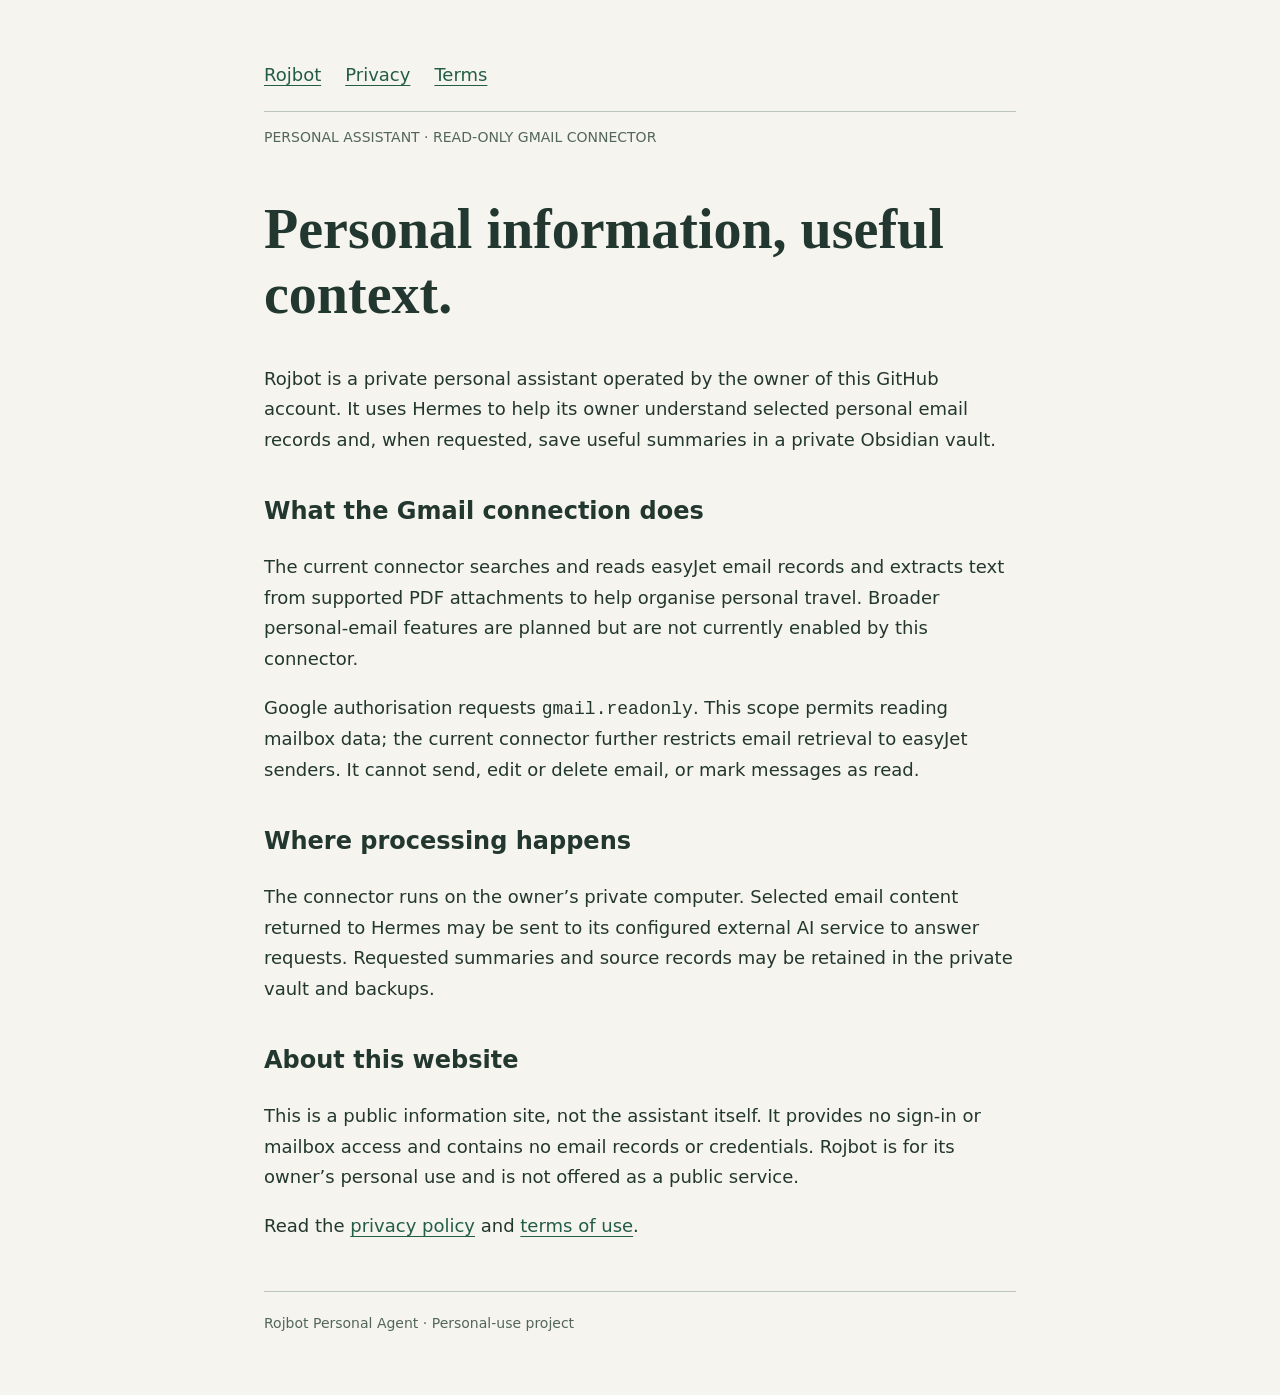
==== index.html @ 6235ceee "Add Rojbot personal app information and privacy pages" ====
<!doctype html>
<html lang="en"><head><meta charset="utf-8"><meta name="viewport" content="width=device-width,initial-scale=1"><meta name="description" content="Rojbot personal assistant: Gmail connector information and privacy practices."><title>Rojbot Personal Agent · Rojbot</title><link rel="stylesheet" href="style.css"></head><body><main><nav aria-label="Main navigation"><a href="index.html">Rojbot</a><a href="privacy.html">Privacy</a><a href="terms.html">Terms</a></nav><p class="label">PERSONAL ASSISTANT · READ-ONLY GMAIL CONNECTOR</p><h1>Personal information, useful context.</h1><p>Rojbot is a private personal assistant operated by the owner of this GitHub account. It uses Hermes to help its owner understand selected personal email records and, when requested, save useful summaries in a private Obsidian vault.</p><h2>What the Gmail connection does</h2><p>The current connector searches and reads easyJet email records and extracts text from supported PDF attachments to help organise personal travel. Broader personal-email features are planned but are not currently enabled by this connector.</p><p>Google authorisation requests <code>gmail.readonly</code>. This scope permits reading mailbox data; the current connector further restricts email retrieval to easyJet senders. It cannot send, edit or delete email, or mark messages as read.</p><h2>Where processing happens</h2><p>The connector runs on the owner’s private computer. Selected email content returned to Hermes may be sent to its configured external AI service to answer requests. Requested summaries and source records may be retained in the private vault and backups.</p><h2>About this website</h2><p>This is a public information site, not the assistant itself. It provides no sign-in or mailbox access and contains no email records or credentials. Rojbot is for its owner’s personal use and is not offered as a public service.</p><p>Read the <a href="privacy.html">privacy policy</a> and <a href="terms.html">terms of use</a>.</p><footer>Rojbot Personal Agent · Personal-use project</footer></main></body></html>
---- style.css ----
*{box-sizing:border-box}body{margin:0;background:#f6f4ee;color:#22372f;font:18px/1.7 system-ui,sans-serif}main{max-width:800px;margin:auto;padding:60px 24px}nav{display:flex;gap:24px;flex-wrap:wrap;border-bottom:1px solid #bac5bc;padding-bottom:20px}a{color:#235d49;text-underline-offset:4px}h1{font:600 clamp(36px,7vw,56px)/1.15 Georgia,serif;margin-top:48px}h2{font-size:24px;margin-top:36px}.label,footer{font-size:14px;color:#52665b}footer{margin-top:50px;border-top:1px solid #bac5bc;padding-top:20px}
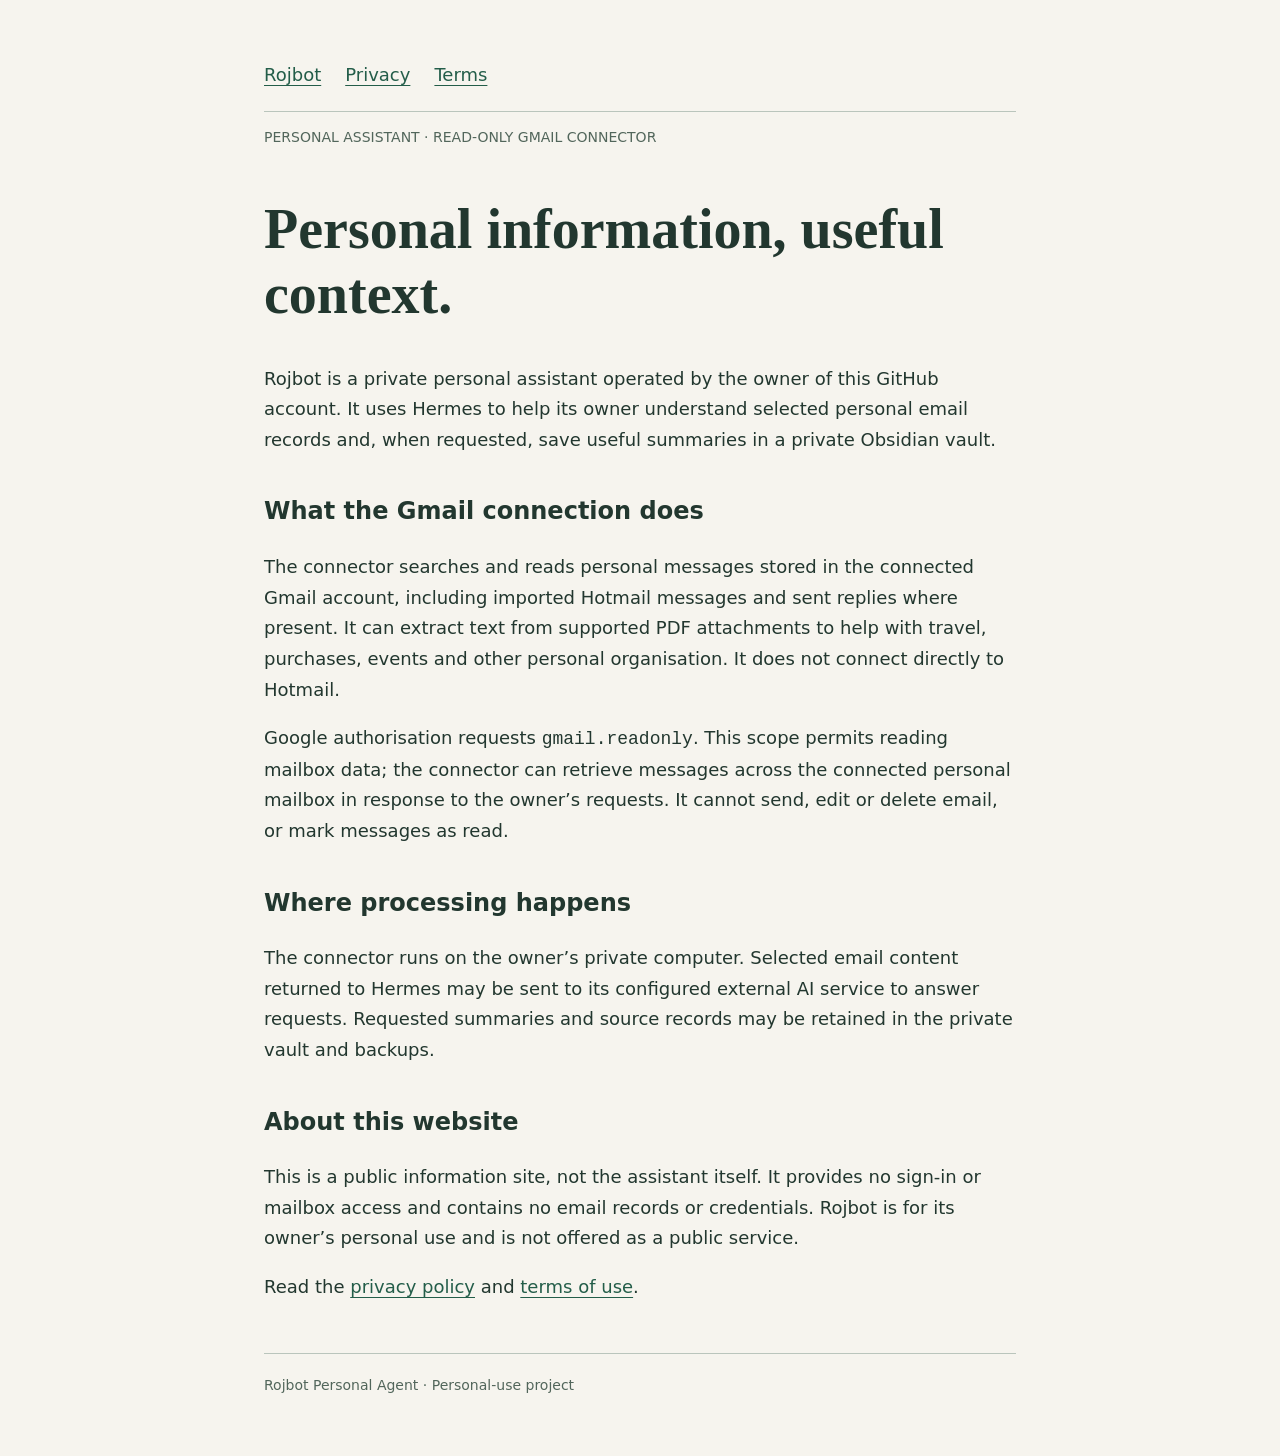
==== commit 57ed93e9: "Describe expanded read-only personal Gmail access" ====
--- a/index.html
+++ b/index.html
@@ -1,2 +1,2 @@
 <!doctype html>
-<html lang="en"><head><meta charset="utf-8"><meta name="viewport" content="width=device-width,initial-scale=1"><meta name="description" content="Rojbot personal assistant: Gmail connector information and privacy practices."><title>Rojbot Personal Agent · Rojbot</title><link rel="stylesheet" href="style.css"></head><body><main><nav aria-label="Main navigation"><a href="index.html">Rojbot</a><a href="privacy.html">Privacy</a><a href="terms.html">Terms</a></nav><p class="label">PERSONAL ASSISTANT · READ-ONLY GMAIL CONNECTOR</p><h1>Personal information, useful context.</h1><p>Rojbot is a private personal assistant operated by the owner of this GitHub account. It uses Hermes to help its owner understand selected personal email records and, when requested, save useful summaries in a private Obsidian vault.</p><h2>What the Gmail connection does</h2><p>The current connector searches and reads easyJet email records and extracts text from supported PDF attachments to help organise personal travel. Broader personal-email features are planned but are not currently enabled by this connector.</p><p>Google authorisation requests <code>gmail.readonly</code>. This scope permits reading mailbox data; the current connector further restricts email retrieval to easyJet senders. It cannot send, edit or delete email, or mark messages as read.</p><h2>Where processing happens</h2><p>The connector runs on the owner’s private computer. Selected email content returned to Hermes may be sent to its configured external AI service to answer requests. Requested summaries and source records may be retained in the private vault and backups.</p><h2>About this website</h2><p>This is a public information site, not the assistant itself. It provides no sign-in or mailbox access and contains no email records or credentials. Rojbot is for its owner’s personal use and is not offered as a public service.</p><p>Read the <a href="privacy.html">privacy policy</a> and <a href="terms.html">terms of use</a>.</p><footer>Rojbot Personal Agent · Personal-use project</footer></main></body></html>
+<html lang="en"><head><meta charset="utf-8"><meta name="viewport" content="width=device-width,initial-scale=1"><meta name="description" content="Rojbot personal assistant: Gmail connector information and privacy practices."><title>Rojbot Personal Agent · Rojbot</title><link rel="stylesheet" href="style.css"></head><body><main><nav aria-label="Main navigation"><a href="index.html">Rojbot</a><a href="privacy.html">Privacy</a><a href="terms.html">Terms</a></nav><p class="label">PERSONAL ASSISTANT · READ-ONLY GMAIL CONNECTOR</p><h1>Personal information, useful context.</h1><p>Rojbot is a private personal assistant operated by the owner of this GitHub account. It uses Hermes to help its owner understand selected personal email records and, when requested, save useful summaries in a private Obsidian vault.</p><h2>What the Gmail connection does</h2><p>The connector searches and reads personal messages stored in the connected Gmail account, including imported Hotmail messages and sent replies where present. It can extract text from supported PDF attachments to help with travel, purchases, events and other personal organisation. It does not connect directly to Hotmail.</p><p>Google authorisation requests <code>gmail.readonly</code>. This scope permits reading mailbox data; the connector can retrieve messages across the connected personal mailbox in response to the owner’s requests. It cannot send, edit or delete email, or mark messages as read.</p><h2>Where processing happens</h2><p>The connector runs on the owner’s private computer. Selected email content returned to Hermes may be sent to its configured external AI service to answer requests. Requested summaries and source records may be retained in the private vault and backups.</p><h2>About this website</h2><p>This is a public information site, not the assistant itself. It provides no sign-in or mailbox access and contains no email records or credentials. Rojbot is for its owner’s personal use and is not offered as a public service.</p><p>Read the <a href="privacy.html">privacy policy</a> and <a href="terms.html">terms of use</a>.</p><footer>Rojbot Personal Agent · Personal-use project</footer></main></body></html>
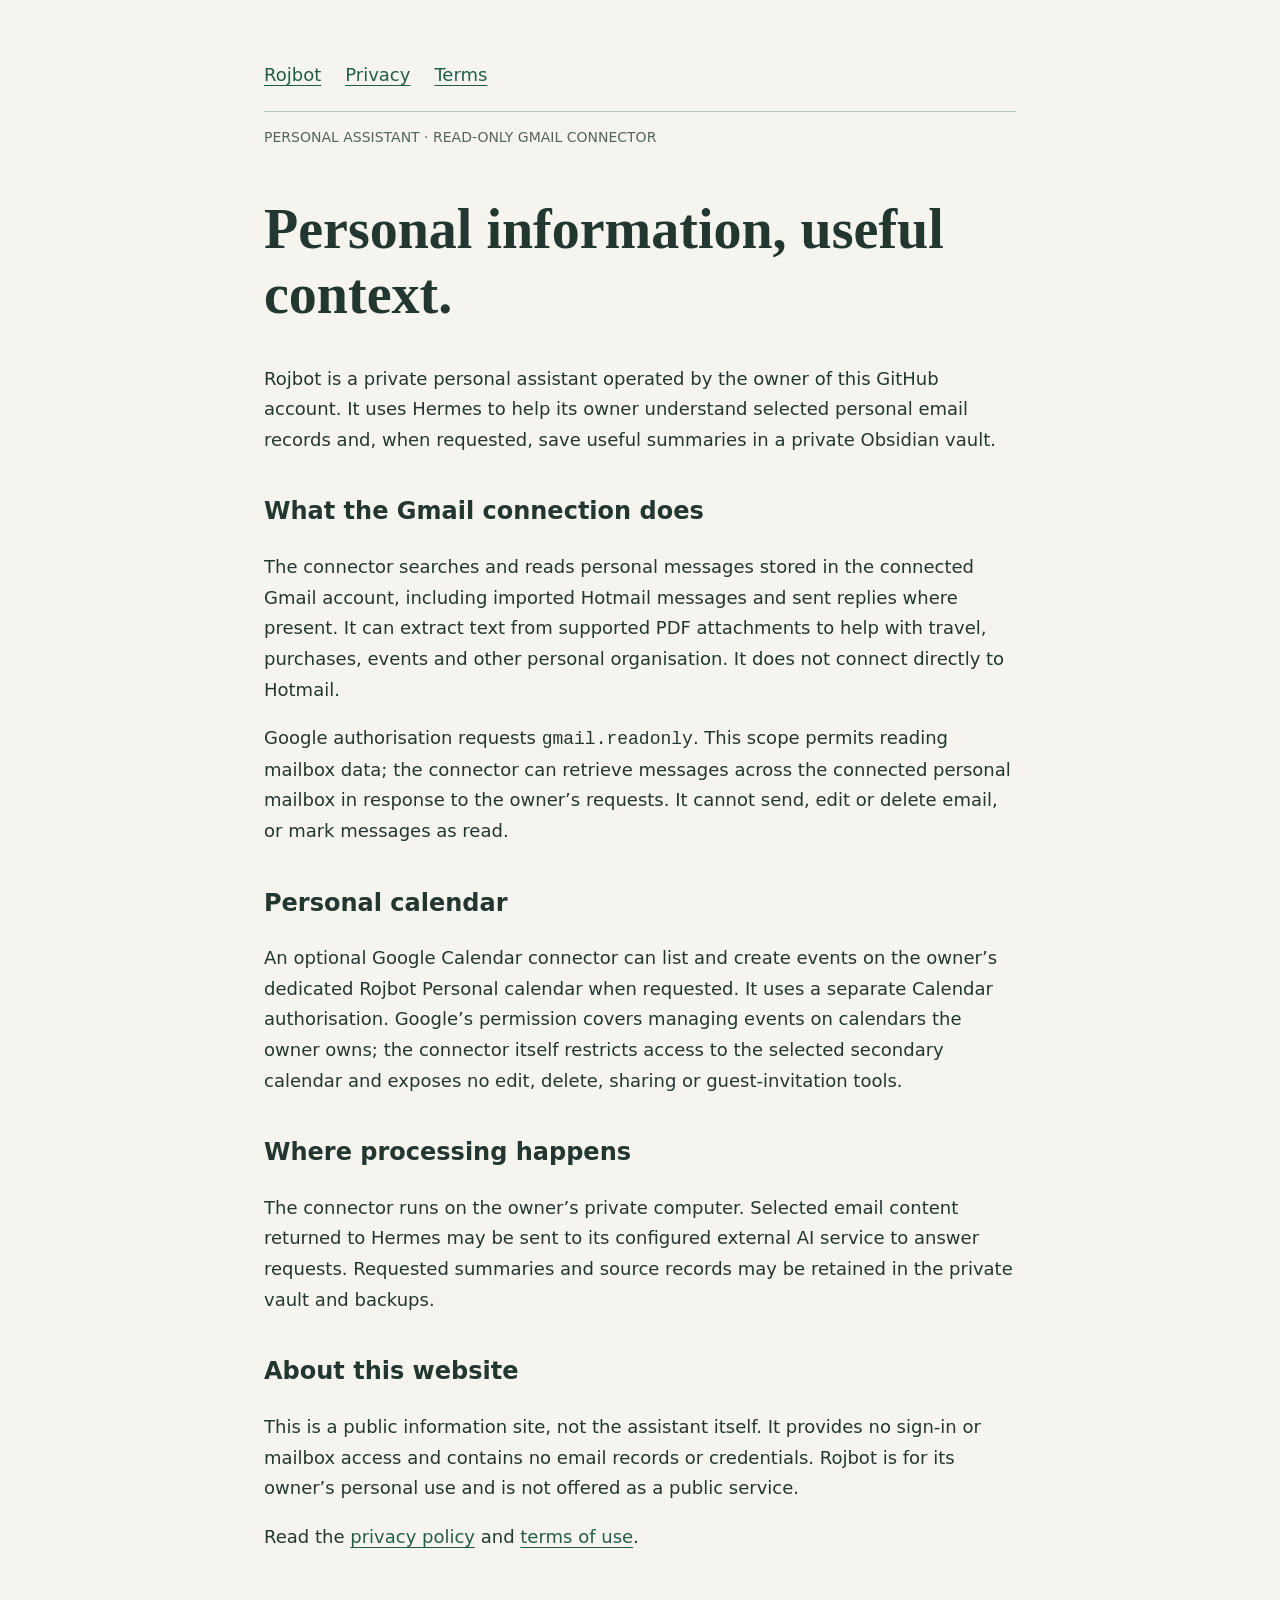
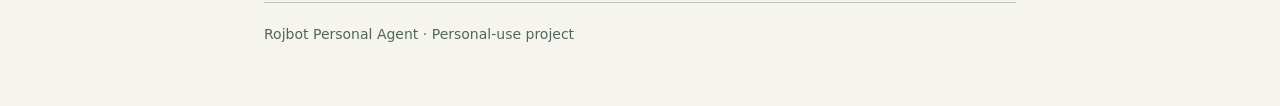
==== commit fa6419f9: "Document optional personal Calendar access separately from Gmail" ====
--- a/index.html
+++ b/index.html
@@ -1,2 +1,2 @@
 <!doctype html>
-<html lang="en"><head><meta charset="utf-8"><meta name="viewport" content="width=device-width,initial-scale=1"><meta name="description" content="Rojbot personal assistant: Gmail connector information and privacy practices."><title>Rojbot Personal Agent · Rojbot</title><link rel="stylesheet" href="style.css"></head><body><main><nav aria-label="Main navigation"><a href="index.html">Rojbot</a><a href="privacy.html">Privacy</a><a href="terms.html">Terms</a></nav><p class="label">PERSONAL ASSISTANT · READ-ONLY GMAIL CONNECTOR</p><h1>Personal information, useful context.</h1><p>Rojbot is a private personal assistant operated by the owner of this GitHub account. It uses Hermes to help its owner understand selected personal email records and, when requested, save useful summaries in a private Obsidian vault.</p><h2>What the Gmail connection does</h2><p>The connector searches and reads personal messages stored in the connected Gmail account, including imported Hotmail messages and sent replies where present. It can extract text from supported PDF attachments to help with travel, purchases, events and other personal organisation. It does not connect directly to Hotmail.</p><p>Google authorisation requests <code>gmail.readonly</code>. This scope permits reading mailbox data; the connector can retrieve messages across the connected personal mailbox in response to the owner’s requests. It cannot send, edit or delete email, or mark messages as read.</p><h2>Where processing happens</h2><p>The connector runs on the owner’s private computer. Selected email content returned to Hermes may be sent to its configured external AI service to answer requests. Requested summaries and source records may be retained in the private vault and backups.</p><h2>About this website</h2><p>This is a public information site, not the assistant itself. It provides no sign-in or mailbox access and contains no email records or credentials. Rojbot is for its owner’s personal use and is not offered as a public service.</p><p>Read the <a href="privacy.html">privacy policy</a> and <a href="terms.html">terms of use</a>.</p><footer>Rojbot Personal Agent · Personal-use project</footer></main></body></html>
+<html lang="en"><head><meta charset="utf-8"><meta name="viewport" content="width=device-width,initial-scale=1"><meta name="description" content="Rojbot personal assistant: Gmail connector information and privacy practices."><title>Rojbot Personal Agent · Rojbot</title><link rel="stylesheet" href="style.css"></head><body><main><nav aria-label="Main navigation"><a href="index.html">Rojbot</a><a href="privacy.html">Privacy</a><a href="terms.html">Terms</a></nav><p class="label">PERSONAL ASSISTANT · READ-ONLY GMAIL CONNECTOR</p><h1>Personal information, useful context.</h1><p>Rojbot is a private personal assistant operated by the owner of this GitHub account. It uses Hermes to help its owner understand selected personal email records and, when requested, save useful summaries in a private Obsidian vault.</p><h2>What the Gmail connection does</h2><p>The connector searches and reads personal messages stored in the connected Gmail account, including imported Hotmail messages and sent replies where present. It can extract text from supported PDF attachments to help with travel, purchases, events and other personal organisation. It does not connect directly to Hotmail.</p><p>Google authorisation requests <code>gmail.readonly</code>. This scope permits reading mailbox data; the connector can retrieve messages across the connected personal mailbox in response to the owner’s requests. It cannot send, edit or delete email, or mark messages as read.</p><h2>Personal calendar</h2><p>An optional Google Calendar connector can list and create events on the owner’s dedicated Rojbot Personal calendar when requested. It uses a separate Calendar authorisation. Google’s permission covers managing events on calendars the owner owns; the connector itself restricts access to the selected secondary calendar and exposes no edit, delete, sharing or guest-invitation tools.</p><h2>Where processing happens</h2><p>The connector runs on the owner’s private computer. Selected email content returned to Hermes may be sent to its configured external AI service to answer requests. Requested summaries and source records may be retained in the private vault and backups.</p><h2>About this website</h2><p>This is a public information site, not the assistant itself. It provides no sign-in or mailbox access and contains no email records or credentials. Rojbot is for its owner’s personal use and is not offered as a public service.</p><p>Read the <a href="privacy.html">privacy policy</a> and <a href="terms.html">terms of use</a>.</p><footer>Rojbot Personal Agent · Personal-use project</footer></main></body></html>
